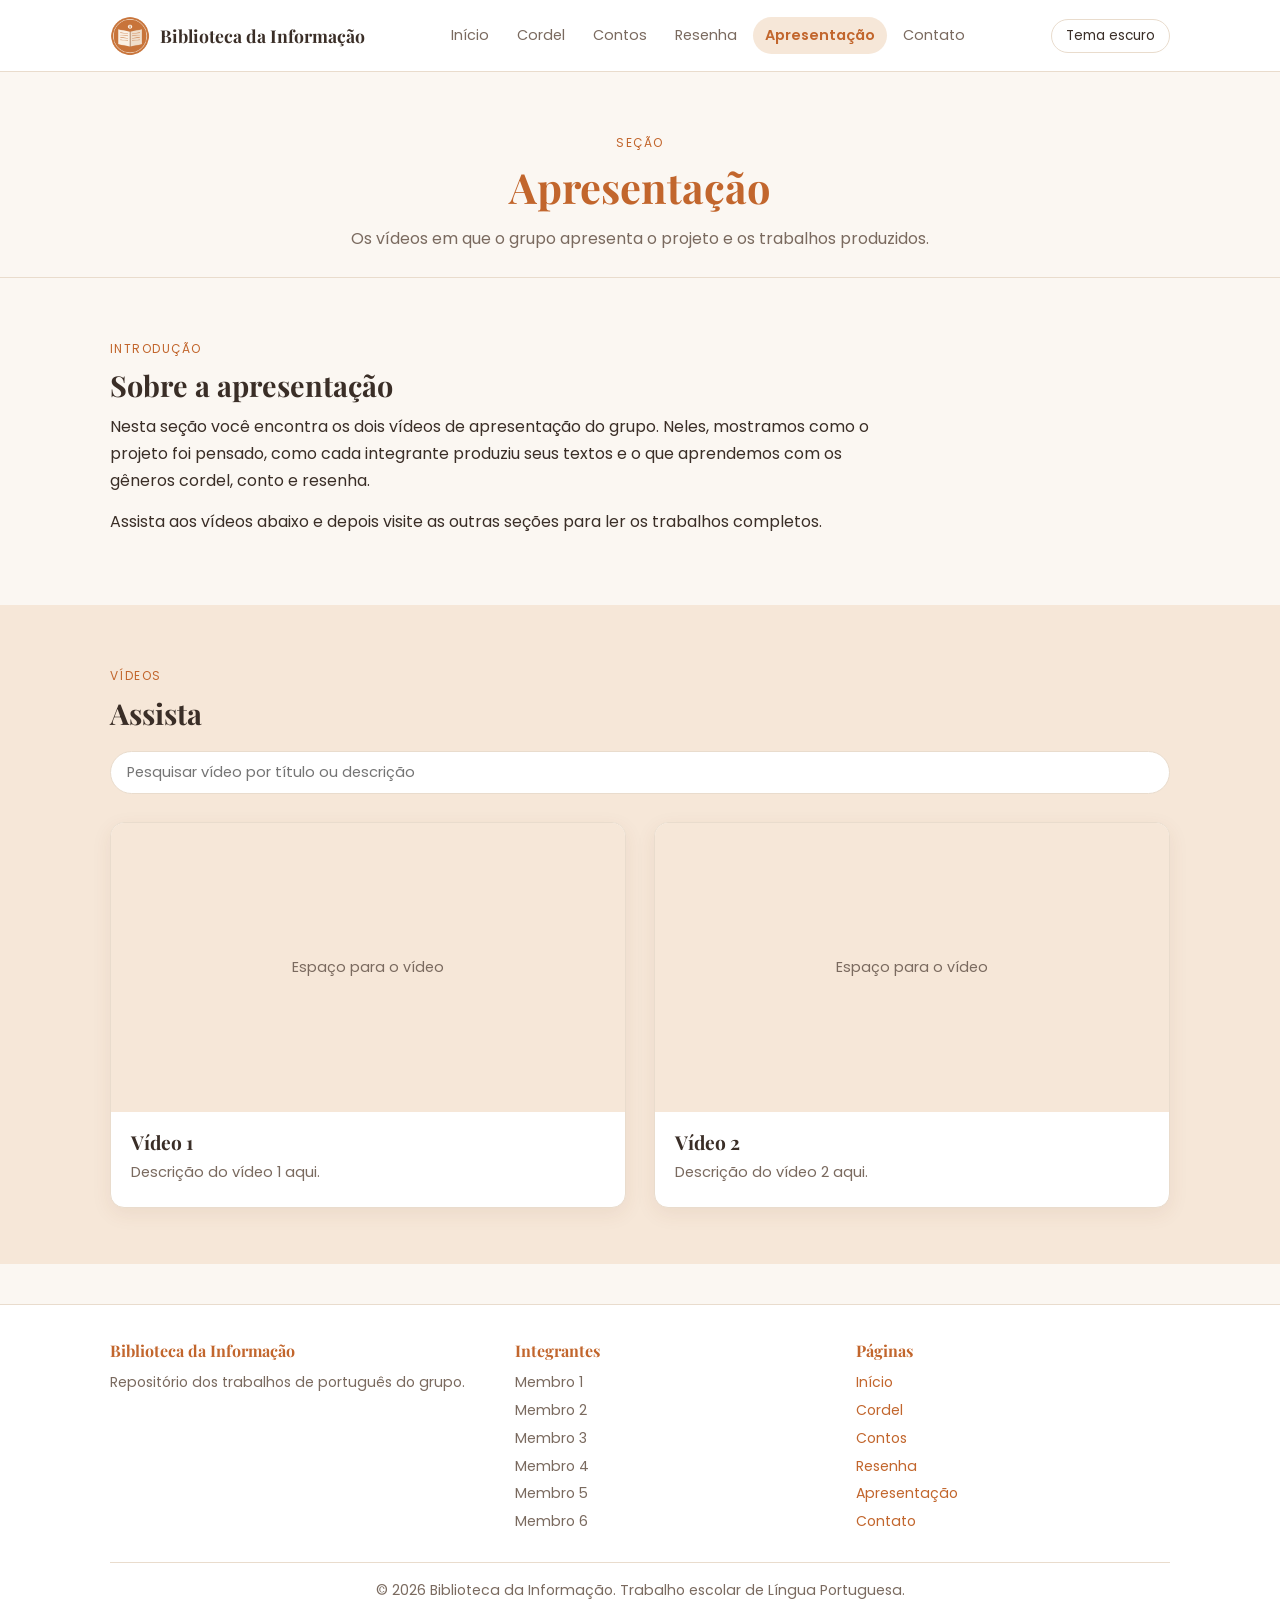
==== apresentacao.html @ 51faeb0e "1.0" ====
<!DOCTYPE html>
<html lang="pt-BR">
<head>
  <meta charset="UTF-8">
  <meta name="viewport" content="width=device-width, initial-scale=1.0">
  <title>Apresentação | Biblioteca da Informação</title>
  <link rel="icon" type="image/png" href="img/logo.png">
  <link rel="preconnect" href="https://fonts.googleapis.com">
  <link rel="preconnect" href="https://fonts.gstatic.com" crossorigin>
  <link href="https://fonts.googleapis.com/css2?family=Playfair+Display:wght@500;700&family=Poppins:wght@400;500;600&display=swap" rel="stylesheet">
  <link rel="stylesheet" href="css/style.css">
</head>
<body>

  <header class="cabecalho">
    <div class="cabecalho-interno">
      <a class="marca" href="index.html">
        <img src="img/logo.png" alt="Logo da Biblioteca da Informação">
        <span>Biblioteca da Informação</span>
      </a>
      <nav aria-label="Menu principal">
        <ul class="menu">
          <li><a href="index.html">Início</a></li>
          <li><a href="cordel.html">Cordel</a></li>
          <li><a href="contos.html">Contos</a></li>
          <li><a href="resenha.html">Resenha</a></li>
          <li><a href="apresentacao.html" aria-current="page">Apresentação</a></li>
          <li><a href="contato.html">Contato</a></li>
        </ul>
      </nav>
      <button id="botao-tema" class="botao-tema" type="button">Tema escuro</button>
    </div>
  </header>

  <main>
    <section class="topo-pagina">
      <div class="container">
        <span class="etiqueta">Seção</span>
        <h1>Apresentação</h1>
        <p>Os vídeos em que o grupo apresenta o projeto e os trabalhos produzidos.</p>
      </div>
    </section>

    <section class="secao">
      <div class="container">
        <span class="etiqueta">Introdução</span>
        <h2>Sobre a apresentação</h2>
        <div class="texto-corrido">
          <p>Nesta seção você encontra os dois vídeos de apresentação do grupo. Neles, mostramos como o projeto foi pensado, como cada integrante produziu seus textos e o que aprendemos com os gêneros cordel, conto e resenha.</p>
          <p>Assista aos vídeos abaixo e depois visite as outras seções para ler os trabalhos completos.</p>
        </div>
      </div>
    </section>

    <section class="secao alt">
      <div class="container">
        <span class="etiqueta">Vídeos</span>
        <h2>Assista</h2>

        <div class="pesquisa" style="margin-top:20px;">
          <input type="search" id="campo-busca" placeholder="Pesquisar vídeo por título ou descrição" aria-label="Pesquisar vídeos">
        </div>

        <div class="grid-videos" id="grid-videos"></div>
        <p class="sem-resultado" id="sem-resultado">Nenhum vídeo encontrado com essa pesquisa.</p>
      </div>
    </section>
  </main>

  <footer class="rodape">
    <div class="container">
      <div class="rodape-grid">
        <div>
          <h3>Biblioteca da Informação</h3>
          <p>Repositório dos trabalhos de português do grupo.</p>
        </div>
        <div>
          <h3>Integrantes</h3>
          <ul id="rodape-membros"></ul>
        </div>
        <div>
          <h3>Páginas</h3>
          <ul>
            <li><a href="index.html">Início</a></li>
            <li><a href="cordel.html">Cordel</a></li>
            <li><a href="contos.html">Contos</a></li>
            <li><a href="resenha.html">Resenha</a></li>
            <li><a href="apresentacao.html">Apresentação</a></li>
            <li><a href="contato.html">Contato</a></li>
          </ul>
        </div>
      </div>
      <p class="rodape-fim">&copy; <span id="rodape-ano">2026</span> Biblioteca da Informação. Trabalho escolar de Língua Portuguesa.</p>
    </div>
  </footer>

  <script src="js/dados.js"></script>
  <script src="js/main.js"></script>
</body>
</html>
---- css/style.css ----
/* ============================================================
   Biblioteca da Informação — estilo geral
   Cor matriz: laranja queimado (suave). Tema escuro: classe .escuro
   ============================================================ */

:root {
  --laranja: #c2662d;
  --laranja-claro: #e4a574;
  --laranja-suave: #f6e7d8;
  --fundo: #fbf7f2;
  --superficie: #ffffff;
  --texto: #3a2e27;
  --texto-suave: #7a6a5f;
  --borda: #e9dccd;
  --sombra: 0 6px 20px rgba(110, 70, 40, 0.08);
  --altura-header: 72px;
  --raio: 14px;
  --fonte-titulo: "Playfair Display", Georgia, "Times New Roman", serif;
  --fonte-texto: "Poppins", "Segoe UI", Arial, sans-serif;
}

.escuro {
  --laranja: #e08d52;
  --laranja-claro: #f0b27f;
  --laranja-suave: #33271f;
  --fundo: #1c1714;
  --superficie: #26201c;
  --texto: #f1e6da;
  --texto-suave: #b8a698;
  --borda: #3b2f27;
  --sombra: 0 6px 20px rgba(0, 0, 0, 0.35);
}

* { box-sizing: border-box; margin: 0; padding: 0; }

html { scroll-behavior: smooth; }

body {
  font-family: var(--fonte-texto);
  background: var(--fundo);
  color: var(--texto);
  line-height: 1.7;
  padding-top: var(--altura-header);
  transition: background 0.3s, color 0.3s;
}

img { max-width: 100%; display: block; }
a { color: var(--laranja); text-decoration: none; }
a:hover { text-decoration: underline; }

h1, h2, h3 {
  font-family: var(--fonte-titulo);
  line-height: 1.25;
}

h1 { color: var(--laranja); font-size: 2.6rem; }
h2 { font-size: 1.8rem; margin-bottom: 0.6rem; }
h3 { font-size: 1.2rem; }

/* ---------- Cabeçalho fixo ---------- */
.cabecalho {
  position: fixed;
  top: 0;
  left: 0;
  width: 100%;
  height: var(--altura-header);
  background: var(--superficie);
  border-bottom: 1px solid var(--borda);
  z-index: 100;
  transition: background 0.3s;
}

.cabecalho-interno {
  max-width: 1100px;
  height: 100%;
  margin: 0 auto;
  padding: 0 20px;
  display: flex;
  align-items: center;
  justify-content: space-between;
  gap: 16px;
}

.marca {
  display: flex;
  align-items: center;
  gap: 10px;
  color: var(--texto);
  font-family: var(--fonte-titulo);
  font-weight: 700;
  font-size: 1.1rem;
  white-space: nowrap;
}
.marca:hover { text-decoration: none; }
.marca img { width: 40px; height: 40px; }

.menu {
  display: flex;
  align-items: center;
  gap: 4px;
  list-style: none;
}

.menu a {
  display: block;
  padding: 6px 12px;
  border-radius: 999px;
  font-size: 0.9rem;
  color: var(--texto-suave);
}
.menu a:hover { background: var(--laranja-suave); text-decoration: none; }
.menu a[aria-current="page"] {
  background: var(--laranja-suave);
  color: var(--laranja);
  font-weight: 600;
}

.botao-tema {
  font-family: var(--fonte-texto);
  font-size: 0.85rem;
  padding: 6px 14px;
  border-radius: 999px;
  border: 1px solid var(--borda);
  background: transparent;
  color: var(--texto);
  cursor: pointer;
  white-space: nowrap;
}
.botao-tema:hover { border-color: var(--laranja); color: var(--laranja); }

/* ---------- Estrutura ---------- */
.container {
  max-width: 1100px;
  margin: 0 auto;
  padding: 0 20px;
}

.secao { padding: 56px 0; }
.secao.alt { background: var(--laranja-suave); }

.topo-pagina {
  padding: 56px 0 24px;
  border-bottom: 1px solid var(--borda);
  text-align: center;
}
.topo-pagina p { max-width: 720px; margin: 12px auto 0; color: var(--texto-suave); }

.etiqueta {
  display: inline-block;
  font-size: 0.75rem;
  letter-spacing: 0.12em;
  text-transform: uppercase;
  color: var(--laranja);
  margin-bottom: 8px;
}

.texto-corrido { max-width: 760px; }
.texto-corrido p { margin-bottom: 14px; }
.centro { text-align: center; }
.centro .texto-corrido { margin: 0 auto; }

/* ---------- Hero (home) ---------- */
.hero {
  padding: 88px 0 72px;
  text-align: center;
  background: linear-gradient(180deg, var(--laranja-suave), var(--fundo));
}
.hero h1 { font-size: 3.2rem; margin-bottom: 14px; }
.hero p { max-width: 640px; margin: 0 auto 26px; color: var(--texto-suave); font-size: 1.05rem; }
.hero img { width: 110px; height: 110px; margin: 0 auto 18px; }

.botao {
  display: inline-block;
  padding: 10px 24px;
  border-radius: 999px;
  background: var(--laranja);
  color: #fff;
  font-family: var(--fonte-texto);
  font-size: 0.9rem;
  border: none;
  cursor: pointer;
  transition: opacity 0.2s, transform 0.2s;
}
.botao:hover { opacity: 0.9; transform: translateY(-1px); text-decoration: none; }
.botao.contorno { background: transparent; color: var(--laranja); border: 1px solid var(--laranja); }
.botao.desativado { background: var(--borda); color: var(--texto-suave); pointer-events: none; }

/* ---------- Grid de cards ---------- */
.grid {
  display: grid;
  grid-template-columns: repeat(3, 1fr);
  gap: 24px;
  margin-top: 28px;
}

.card {
  background: var(--superficie);
  border: 1px solid var(--borda);
  border-radius: var(--raio);
  overflow: hidden;
  display: flex;
  flex-direction: column;
  box-shadow: var(--sombra);
  transition: transform 0.2s;
}
.card:hover { transform: translateY(-3px); }

.card-imagem {
  width: 100%;
  aspect-ratio: 16 / 10;
  background: var(--laranja-suave);
  display: flex;
  align-items: center;
  justify-content: center;
  color: var(--texto-suave);
  font-size: 0.85rem;
  overflow: hidden;
}
.card-imagem img { width: 100%; height: 100%; object-fit: cover; }

.card-corpo {
  padding: 18px 20px 8px;
  flex: 1;
}
.card-corpo .autor { font-size: 0.82rem; color: var(--texto-suave); margin-top: 2px; }

.card-rodape { padding: 12px 20px 20px; }
.card-rodape .botao { width: 100%; text-align: center; }
.card-aviso { font-size: 0.72rem; color: var(--texto-suave); margin-top: 8px; text-align: center; }

.card.membro .card-corpo { text-align: center; padding-bottom: 20px; }
.card.membro .card-imagem { aspect-ratio: 1 / 1; }

/* ---------- Aviso ---------- */
.aviso {
  margin-top: 32px;
  padding: 14px 18px;
  border-left: 4px solid var(--laranja);
  background: var(--laranja-suave);
  border-radius: 8px;
  font-size: 0.88rem;
  color: var(--texto);
}

/* ---------- Pesquisa e filtro ---------- */
.pesquisa {
  display: flex;
  gap: 12px;
  flex-wrap: wrap;
  margin-top: 8px;
}
.pesquisa input,
.pesquisa select {
  font-family: var(--fonte-texto);
  font-size: 0.92rem;
  padding: 10px 16px;
  border-radius: 999px;
  border: 1px solid var(--borda);
  background: var(--superficie);
  color: var(--texto);
}
.pesquisa input { flex: 1; min-width: 220px; }
.pesquisa input:focus,
.pesquisa select:focus { outline: 2px solid var(--laranja-claro); }

.sem-resultado {
  display: none;
  text-align: center;
  color: var(--texto-suave);
  padding: 32px 0;
}

/* ---------- Vídeos ---------- */
.grid-videos {
  display: grid;
  grid-template-columns: repeat(2, 1fr);
  gap: 28px;
  margin-top: 28px;
}
.video-caixa {
  background: var(--superficie);
  border: 1px solid var(--borda);
  border-radius: var(--raio);
  overflow: hidden;
  box-shadow: var(--sombra);
}
.video-tela {
  aspect-ratio: 16 / 9;
  background: var(--laranja-suave);
  display: flex;
  align-items: center;
  justify-content: center;
  color: var(--texto-suave);
  font-size: 0.9rem;
}
.video-tela iframe { width: 100%; height: 100%; border: 0; }
.video-info { padding: 18px 20px 22px; }
.video-info p { color: var(--texto-suave); font-size: 0.92rem; margin-top: 6px; }

/* ---------- Página de cordel individual ---------- */
.cordel-layout {
  display: grid;
  grid-template-columns: 1.4fr 1fr;
  gap: 32px;
  margin-top: 28px;
  align-items: start;
}
.cordel-texto {
  background: var(--superficie);
  border: 1px solid var(--borda);
  border-radius: var(--raio);
  padding: 28px 30px;
  white-space: pre-line;
  font-family: var(--fonte-titulo);
  font-size: 1.05rem;
  line-height: 1.9;
}
.cordel-imagem {
  position: sticky;
  top: calc(var(--altura-header) + 20px);
}
.cordel-imagem .card-imagem {
  aspect-ratio: 3 / 4;
  border-radius: var(--raio);
  border: 1px solid var(--borda);
}

.voltar { display: inline-block; margin-bottom: 8px; font-size: 0.9rem; }

/* ---------- Contato ---------- */
.contato-layout {
  display: grid;
  grid-template-columns: 1fr 1fr;
  gap: 32px;
  margin-top: 28px;
}
.formulario {
  background: var(--superficie);
  border: 1px solid var(--borda);
  border-radius: var(--raio);
  padding: 26px;
  display: flex;
  flex-direction: column;
  gap: 14px;
}
.formulario label { font-size: 0.85rem; color: var(--texto-suave); display: block; margin-bottom: 4px; }
.formulario input,
.formulario select,
.formulario textarea {
  width: 100%;
  font-family: var(--fonte-texto);
  font-size: 0.92rem;
  padding: 10px 14px;
  border-radius: 10px;
  border: 1px solid var(--borda);
  background: var(--fundo);
  color: var(--texto);
}
.formulario textarea { min-height: 120px; resize: vertical; }
.formulario input:focus,
.formulario select:focus,
.formulario textarea:focus { outline: 2px solid var(--laranja-claro); }
.formulario-status { font-size: 0.85rem; color: var(--laranja); min-height: 1.2em; }

.info-lista { display: flex; flex-direction: column; gap: 14px; }
.info-item {
  background: var(--superficie);
  border: 1px solid var(--borda);
  border-radius: var(--raio);
  padding: 16px 20px;
}
.info-item strong { display: block; font-family: var(--fonte-titulo); color: var(--laranja); }
.info-item span { color: var(--texto-suave); font-size: 0.92rem; }

.filtros-botoes { display: flex; flex-wrap: wrap; gap: 8px; margin-top: 8px; }
.filtro-btn {
  font-family: var(--fonte-texto);
  font-size: 0.85rem;
  padding: 6px 16px;
  border-radius: 999px;
  border: 1px solid var(--borda);
  background: var(--superficie);
  color: var(--texto);
  cursor: pointer;
}
.filtro-btn.ativo { background: var(--laranja); border-color: var(--laranja); color: #fff; }

.galeria { grid-template-columns: repeat(3, 1fr); }
.galeria figure { margin: 0; }
.galeria figcaption { padding: 10px 16px 16px; font-size: 0.85rem; color: var(--texto-suave); }

/* ---------- Rodapé ---------- */
.rodape {
  margin-top: 40px;
  background: var(--superficie);
  border-top: 1px solid var(--borda);
  padding: 36px 0 20px;
}
.rodape-grid {
  display: grid;
  grid-template-columns: 1.2fr 1fr 1fr;
  gap: 28px;
}
.rodape h3 { font-size: 1rem; margin-bottom: 10px; color: var(--laranja); }
.rodape ul { list-style: none; font-size: 0.88rem; color: var(--texto-suave); }
.rodape li { margin-bottom: 4px; }
.rodape p { font-size: 0.88rem; color: var(--texto-suave); }
.rodape-fim {
  margin-top: 24px;
  padding-top: 16px;
  border-top: 1px solid var(--borda);
  text-align: center;
  font-size: 0.8rem;
  color: var(--texto-suave);
}

/* ---------- Responsivo ---------- */
@media (max-width: 900px) {
  .grid, .galeria { grid-template-columns: repeat(2, 1fr); }
  .cordel-layout, .contato-layout { grid-template-columns: 1fr; }
  .cordel-imagem { position: static; }
  .rodape-grid { grid-template-columns: 1fr; }
}

@media (max-width: 720px) {
  :root { --altura-header: 104px; }
  .cabecalho-interno {
    flex-wrap: wrap;
    align-content: center;
    gap: 6px 12px;
  }
  .cabecalho nav {
    order: 3;
    width: 100%;
    overflow-x: auto;
  }
  .menu { padding-bottom: 4px; }
  .menu a { white-space: nowrap; font-size: 0.82rem; padding: 4px 10px; }
  .hero h1 { font-size: 2.3rem; }
  h1 { font-size: 2rem; }
  .grid, .galeria, .grid-videos { grid-template-columns: 1fr; }
}

/* Home: 4 cards de seções */
.grid-4 { grid-template-columns: repeat(4, 1fr); }
@media (max-width: 900px) { .grid-4 { grid-template-columns: repeat(2, 1fr); } }
@media (max-width: 720px) { .grid-4 { grid-template-columns: 1fr; } }
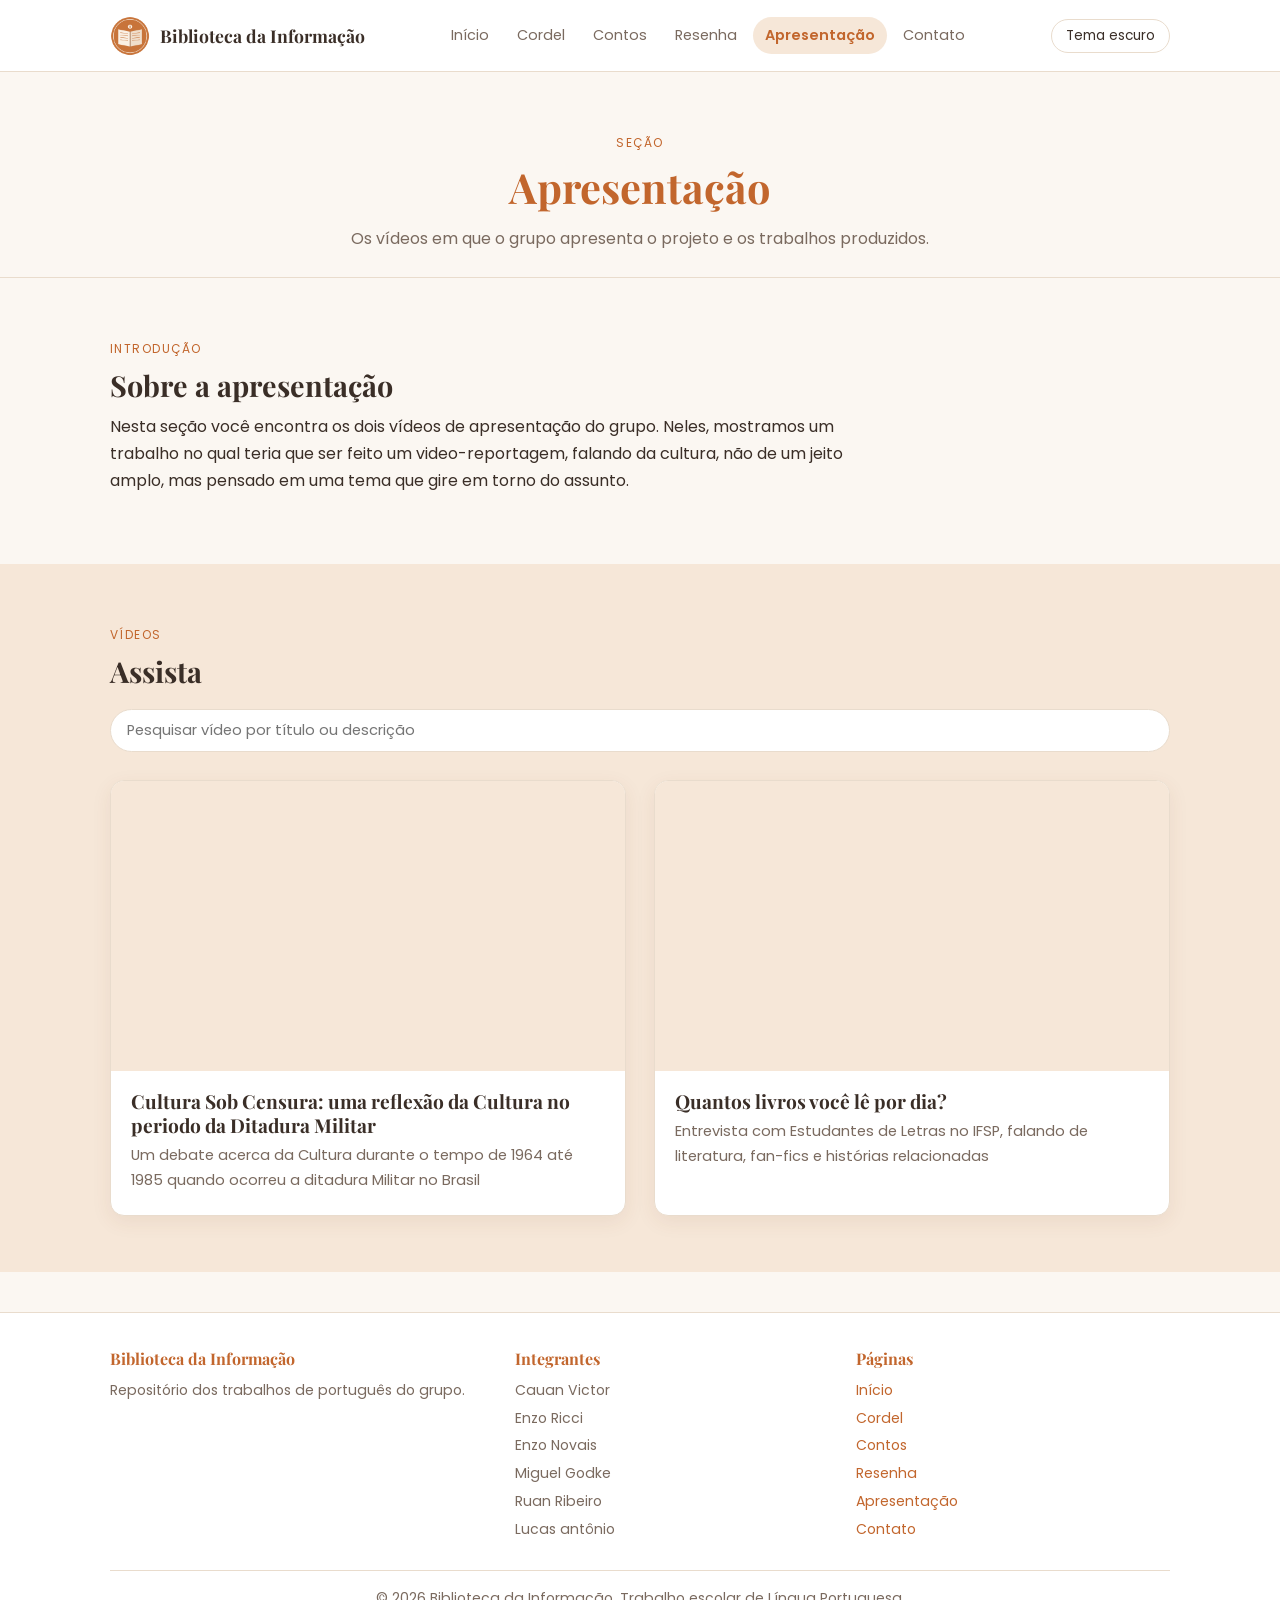
==== commit 7e61e748: "1.9" ====
--- a/apresentacao.html
+++ b/apresentacao.html
@@ -46,8 +46,8 @@
         <span class="etiqueta">Introdução</span>
         <h2>Sobre a apresentação</h2>
         <div class="texto-corrido">
-          <p>Nesta seção você encontra os dois vídeos de apresentação do grupo. Neles, mostramos como o projeto foi pensado, como cada integrante produziu seus textos e o que aprendemos com os gêneros cordel, conto e resenha.</p>
-          <p>Assista aos vídeos abaixo e depois visite as outras seções para ler os trabalhos completos.</p>
+          <p>Nesta seção você encontra os dois vídeos de apresentação do grupo. Neles, mostramos um trabalho no qual teria que ser feito um video-reportagem, falando da cultura, não de um jeito amplo, mas pensado em uma tema que gire em torno do assunto.</p>
+          
         </div>
       </div>
     </section>
--- a/css/style.css
+++ b/css/style.css
@@ -1,9 +1,18 @@
-/* ============================================================
-   Biblioteca da Informação — estilo geral
-   Cor matriz: laranja queimado (suave). Tema escuro: classe .escuro
-   ============================================================ */
-
+
+/* =================================================== 
+STYLE.CSS — [B.I] — [Rep. de PT] 
+Grupo: [
+        Cauan Victor Andrade Cavalcanti
+        Miguel Godke Silva
+        Enzo Oliveira Ricci
+        Ruan Ribeiro Prospero
+        Enzo Novais Silva
+        Lucas Antonio Souza Carneiro
+] 
+Data: [17/11/2026] 
+=================================================== */ 
 :root {
+  /* variavel global */
   --laranja: #c2662d;
   --laranja-claro: #e4a574;
   --laranja-suave: #f6e7d8;
@@ -30,11 +39,10 @@
   --borda: #3b2f27;
   --sombra: 0 6px 20px rgba(0, 0, 0, 0.35);
 }
-
+/* basico global */
 * { box-sizing: border-box; margin: 0; padding: 0; }
 
 html { scroll-behavior: smooth; }
-
 body {
   font-family: var(--fonte-texto);
   background: var(--fundo);
